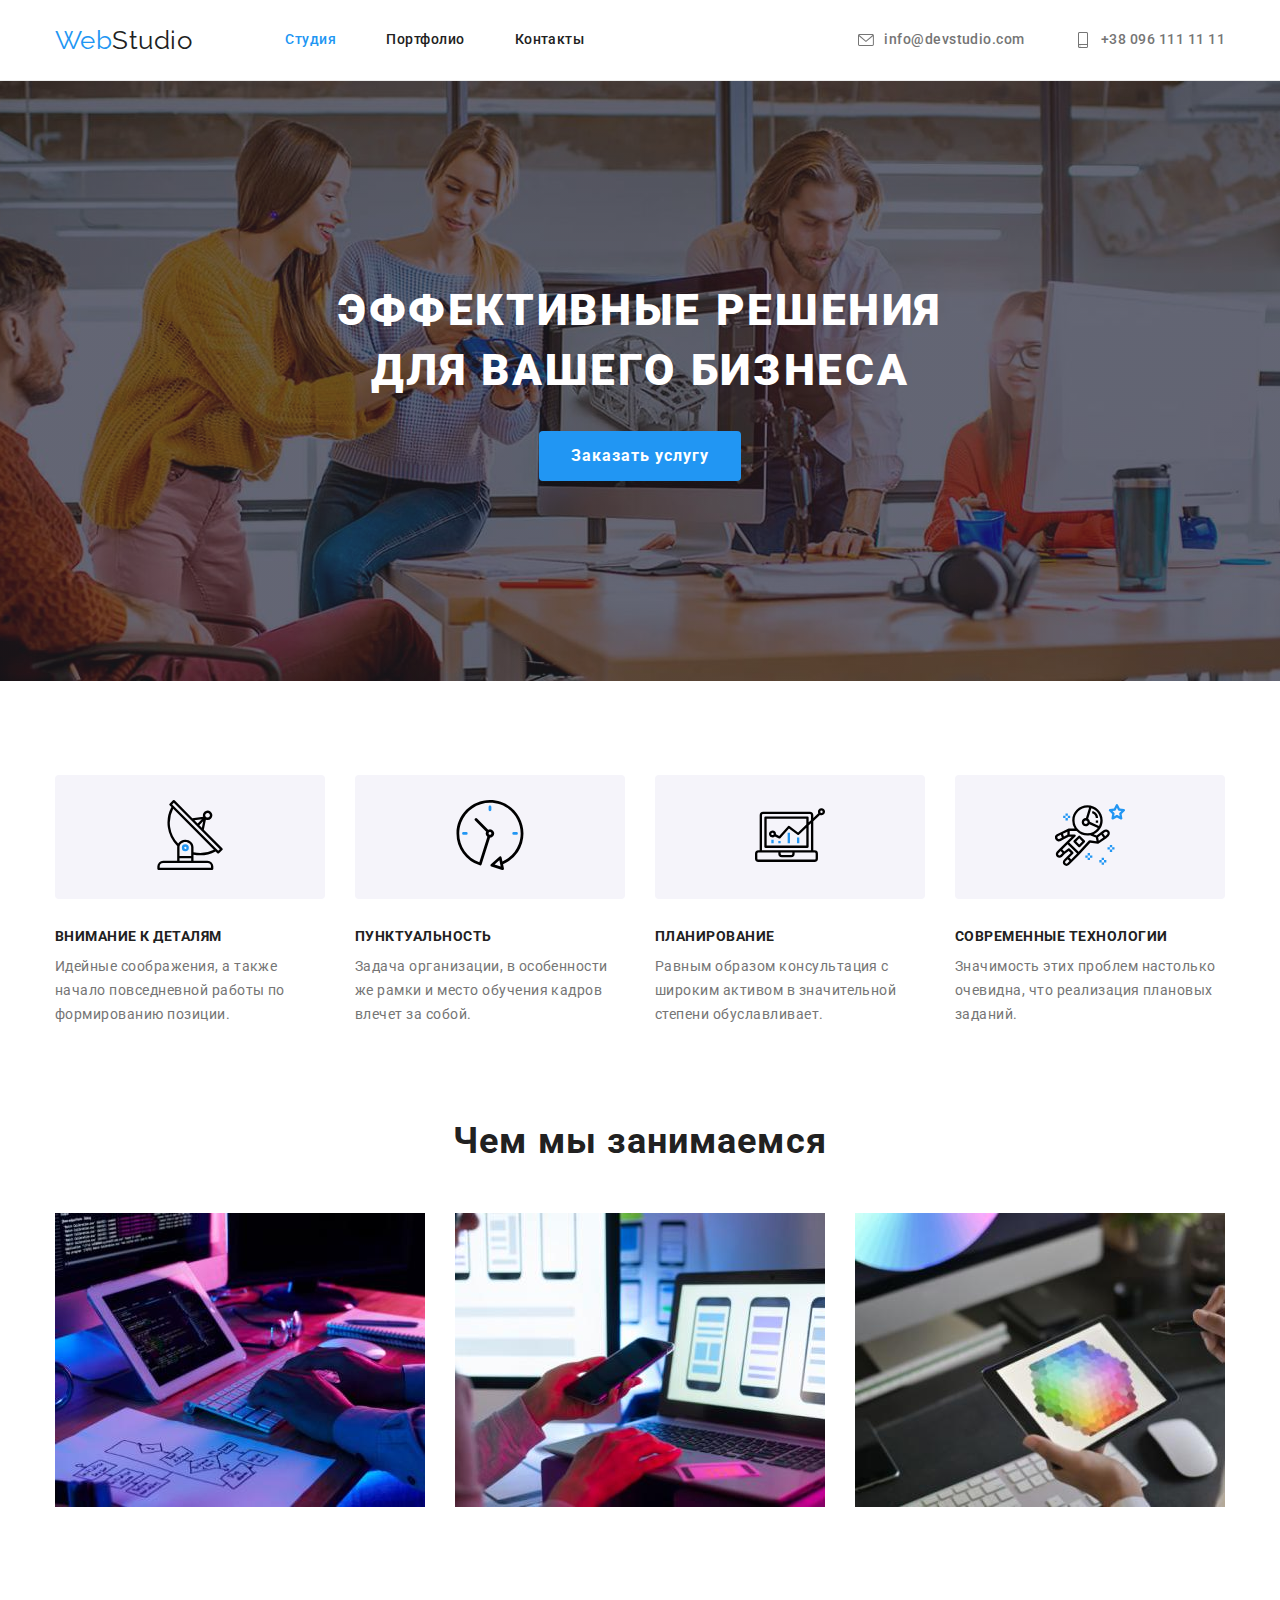
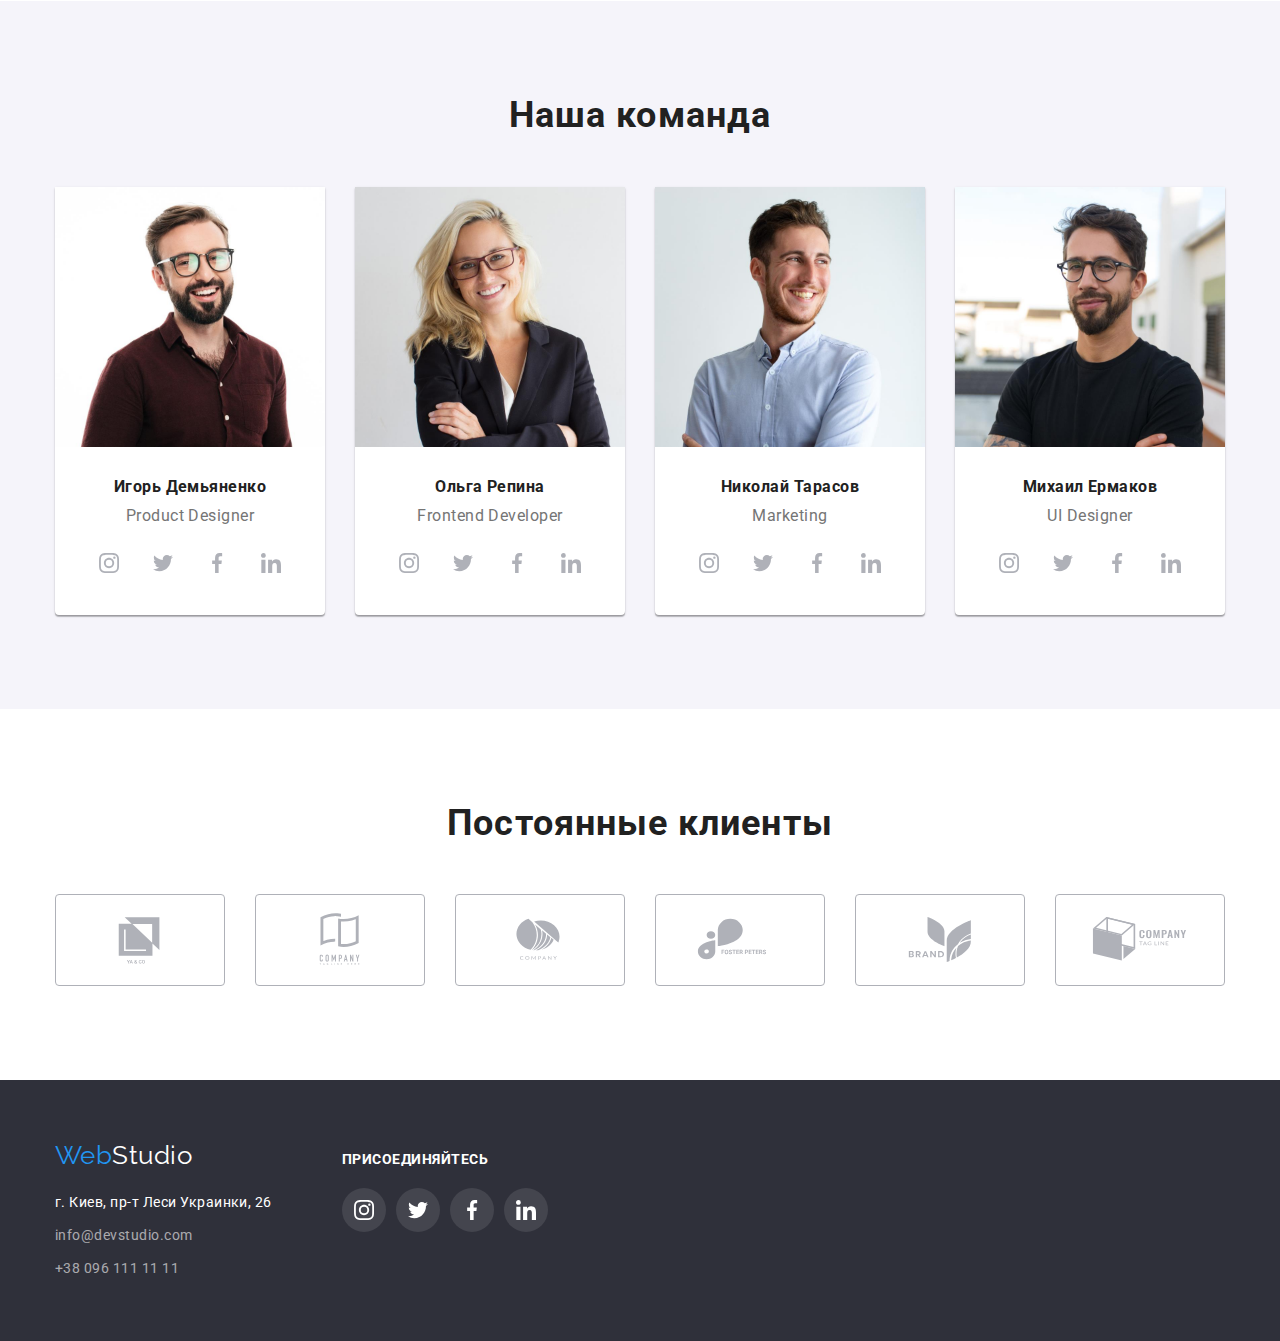
==== index.html @ 70dce645 "Add modal box" ====
<!DOCTYPE html>
<html lang="ru">
  <head>
    <meta charset="UTF-8" />
    <meta http-equiv="X-UA-Compatible" content="IE=edge" />
    <meta name="viewport" content="width=device-width, initial-scale=1.0" />
    <title>Web Studio</title>
    <link href="https://fonts.googleapis.com/css2?family=Raleway:wght@700&family=Roboto:wght@400;500;700;900&display=swap"
      rel="stylesheet">
    <link rel="stylesheet" href="https://cdnjs.cloudflare.com/ajax/libs/modern-normalize/1.1.0/modern-normalize.min.css">
    <link rel="stylesheet" href="./css/style.css">
  </head>

  <body>

    <!-- Header -->
    <header class="header">
      <div class="container main-nav">
        <nav class="nav-menu">
          <a href="./index.html" class="logo" lang="en">Web<span class="logo-header">Studio</span></a>
          <ul class="menu list">
            <li class="item"><a href="./index.html" class="link current">Студия</a></li>
            <li class="item"><a href="./portfolio.html" class="link">Портфолио</a></li>
            <li class="item"><a href="" class="link">Контакты</a></li>
          </ul>
        </nav>

        <ul class="header-contact list">
          <li class="item">
            <a href="mailto:info@devstudio.com" class="link">
              <svg class="contact-icon">
                <use href="./images/icons.svg#envelope"></use>
              </svg>info@devstudio.com
            </a>
          </li>
          <li class="item">
            <a href="tel:+380961111111" class="link">
              <svg class="contact-icon">
                <use href="./images/icons.svg#smartphone"></use>
              </svg>+38 096 111 11 11
            </a>
            </li>
        </ul>
      </div>
    </header>
    
    <!-- Main content -->
    <main>
      
      <!-- Hero -->
      <section class="section hero">
        <div class="container">
          <h1 class="hero-title">Эффективные решения для вашего бизнеса</h1>
          <button type="button" class="button hero-btn" data-modal-open>Заказать услугу</button>

          <!-- Modal Box -->
          <div class="backdrop is-hidden" data-modal>
            <div class="modal-box">
              <button class="modal-btn" data-modal-close>
                <svg class="icon-close">
                  <use href="./images/icons.svg#close"></use>
                </svg>
              </button>
            </div>
          </div>

        </div>
      </section>
      
      <!-- Features -->
      <section class="section">
        <div class="container">
          <h2 class="visually-hidden">Особенности</h2>
          
          <ul class="features-items list">
            <li class="features-item">
              <div class="thumb">
                <svg class="features-icon">
                  <use href="./images/icons.svg#antenna"></use>
                </svg>
              </div>
              <h3 class="item-title">Внимание к деталям</h3>
              <p class="text">Идейные соображения, а также начало повседневной работы по формированию позиции.</p>
            </li>
          
            <li class="features-item">
              <div class="thumb">
                <svg class="features-icon">
                  <use href="./images/icons.svg#clock"></use>
                </svg>
              </div>
              <h3 class="item-title">Пунктуальность</h3>
              <p class="text">Задача организации, в особенности же рамки и место обучения кадров влечет за собой.</p>
            </li>
          
            <li class="features-item">
              <div class="thumb">
                <svg class="features-icon">
                  <use href="./images/icons.svg#diagram"></use>
                </svg>
              </div>
              <h3 class="item-title">Планирование</h3>
              <p class="text">Равным образом консультация с широким активом в значительной степени обуславливает.</p>
            </li>
          
            <li class="features-item">
              <div class="thumb">
                <svg class="features-icon">
                  <use href="./images/icons.svg#astronaut"></use>
                </svg>
              </div>
              <h3 class="item-title">Современные технологии</h3>
              <p class="text">Значимость этих проблем настолько очевидна, что реализация плановых заданий.</p>
            </li>
          </ul>
        </div>
      </section>
      
      <!-- About -->
      <section class="section no-padding">
        <div class="container">
          <h2 class="section-title">Чем мы занимаемся</h2>
          
          <ul class="about list">
            <li class="about-item">
              <img class="about-img" src="./images/box1.jpg" alt="Планирование проекта" width="370">
            </li>
            <li class="about-item">
              <img class="about-img" src="./images/box2.jpg" alt="Подбор дизайна для мобильной версии" width="370">
            </li>
            <li class="about-item">
              <img class="about-img" src="./images/box3.jpg" alt="Подбор цветовой гаммы" width="370">
            </li>
          </ul>
        </div>
      </section>
      
      <!-- Team -->
      <section class="section team">
        <div class="container">
          <h2 class="section-title">Наша команда</h2>
          
          <ul class="team-items list">
            <li class="team-item">
              <img class="team-img" src="./images/igor-demyanenko.jpg" alt="Игорь Демьяненко" width="270">
              <div class="item-desc">
                <h3 class="item-title">Игорь Демьяненко</h3>
                <p lang="en" class="text">Product Designer</p>
                <ul class="team-social list">
                  <li class="social-list">
                    <a class="social-item" href="">
                      <svg class="social-icon">
                        <use href="./images/icons.svg#instagram"></use>
                      </svg>
                    </a>
                  </li>
                  <li class="social-list">
                    <a class="social-item" href="">
                      <svg class="social-icon">
                        <use href="./images/icons.svg#twitter"></use>
                      </svg>
                    </a>
                  </li>
                  <li class="social-list">
                    <a class="social-item" href="">
                      <svg class="social-icon">
                        <use href="./images/icons.svg#facebook"></use>
                      </svg>
                    </a>
                  </li>
                  <li class="social-list">
                    <a class="social-item" href="">
                      <svg class="social-icon">
                        <use href="./images/icons.svg#linkedin"></use>
                      </svg>
                    </a>
                  </li>
                </ul>
              </div>
            </li>
          
            <li class="team-item">
              <img class="team-img" src="./images/olga-repina.jpg" alt="Ольга Репина" width="270">
              <div class="item-desc">
                <h3 class="item-title">Ольга Репина</h3>
                <p lang="en" class="text">Frontend Developer</p>
                <ul class="team-social list">
                  <li class="social-list">
                    <a class="social-item" href="">
                      <svg class="social-icon">
                        <use href="./images/icons.svg#instagram"></use>
                      </svg>
                    </a>
                  </li>
                  <li class="social-list">
                    <a class="social-item" href="">
                      <svg class="social-icon">
                        <use href="./images/icons.svg#twitter"></use>
                      </svg>
                    </a>
                  </li>
                  <li class="social-list">
                    <a class="social-item" href="">
                      <svg class="social-icon">
                        <use href="./images/icons.svg#facebook"></use>
                      </svg>
                    </a>
                  </li>
                  <li class="social-list">
                    <a class="social-item" href="">
                      <svg class="social-icon">
                        <use href="./images/icons.svg#linkedin"></use>
                      </svg>
                    </a>
                  </li>
                </ul>
              </div>
            </li>
          
            <li class="team-item">
              <img class="team-img" src="./images/nikolay-tarasov.jpg" alt="Николай Тарасов" width="270">
              <div class="item-desc">
                <h3 class="item-title">Николай Тарасов</h3>
                <p lang="en" class="text">Marketing</p>
                <ul class="team-social list">
                  <li class="social-list">
                    <a class="social-item" href="">
                      <svg class="social-icon">
                        <use href="./images/icons.svg#instagram"></use>
                      </svg>
                    </a>
                  </li>
                  <li class="social-list">
                    <a class="social-item" href="">
                      <svg class="social-icon">
                        <use href="./images/icons.svg#twitter"></use>
                      </svg>
                    </a>
                  </li>
                  <li class="social-list">
                    <a class="social-item" href="">
                      <svg class="social-icon">
                        <use href="./images/icons.svg#facebook"></use>
                      </svg>
                    </a>
                  </li>
                  <li class="social-list">
                    <a class="social-item" href="">
                      <svg class="social-icon">
                        <use href="./images/icons.svg#linkedin"></use>
                      </svg>
                    </a>
                  </li>
                </ul>
              </div>
            </li>
          
            <li class="team-item">
              <img class="team-img" src="./images/mikhail-ermakov.jpg" alt="Михаил Ермаков" width="270">
              <div class="item-desc">
                <h3 class="item-title">Михаил Ермаков</h3>
                <p lang="en" class="text">UI Designer</p>
                <ul class="team-social list">
                  <li class="social-list">
                    <a class="social-item" href="">
                      <svg class="social-icon">
                        <use href="./images/icons.svg#instagram"></use>
                      </svg>
                    </a>
                  </li>
                  <li class="social-list">
                    <a class="social-item" href="">
                      <svg class="social-icon">
                        <use href="./images/icons.svg#twitter"></use>
                      </svg>
                    </a>
                  </li>
                  <li class="social-list">
                    <a class="social-item" href="">
                      <svg class="social-icon">
                        <use href="./images/icons.svg#facebook"></use>
                      </svg>
                    </a>
                  </li>
                  <li class="social-list">
                    <a class="social-item" href="">
                      <svg class="social-icon">
                        <use href="./images/icons.svg#linkedin"></use>
                      </svg>
                    </a>
                  </li>
                </ul>
              </div>
            </li>
          </ul>
        </div>
      </section>

      <!-- Clients -->
      <section class="section">
        <div class="container">
          <h2 class="section-title">Постоянные клиенты</h2>
      
          <ul class="clients list">
            <li class="client-list">
              <a class="client-item link" href="">
                <svg class="client-icon">
                  <use href="./images/icons.svg#client-1"></use>
                </svg>
              </a>
            </li>
            <li class="client-list">
              <a class="client-item link" href="">
                <svg class="client-icon">
                  <use href="./images/icons.svg#client-2"></use>
                </svg>
              </a>
            </li>
            <li class="client-list">
              <a class="client-item link" href="">
                <svg class="client-icon">
                  <use href="./images/icons.svg#client-3"></use>
                </svg>
              </a>
            </li>
            <li class="client-list">
              <a class="client-item link" href="">
                <svg class="client-icon">
                  <use href="./images/icons.svg#client-4"></use>
                </svg>
              </a>
            </li>
            <li class="client-list">
              <a class="client-item link" href="">
                <svg class="client-icon">
                  <use href="./images/icons.svg#client-5"></use>
                </svg>
              </a>
            </li>
            <li class="client-list">
              <a class="client-item link" href="">
                <svg class="client-icon">
                  <use href="./images/icons.svg#client-6"></use>
                </svg>
              </a>
            </li>
          </ul>
        </div>
      </section>

    </main>
   
    <!-- Footer -->
    <footer class="footer">
      <div class="container">
        
        <div class="footer-contact">

          <!-- Footer Logo -->
          <a class="logo link" href="./index.html" lang="en">Web<span class="logo-footer">Studio</span></a>
          
          <!-- Address and contacts -->
          <address>
            <ul class="main-contact list">
              <li class="contact-item"><a class="address" href="https://goo.gl/maps/BrZeRLE5wpfTbAKm7" rel="nofollow noopener noreferrer">г. Киев, пр-т
                  Леси Украинки, 26</a></li>
              <li class="contact-item"><a href="mailto:info@devstudio.com" class="link">info@devstudio.com</a></li>
              <li class="contact-item"><a href="tel:+380961111111" class="link">+38 096 111 11 11</a></li>
            </ul>
          </address>
        </div>

        <div class="footer-social">
          <p class="text">присоединяйтесь</p>
          <ul class="footer-icons list">
              <li class="social-list">
                <a class="social-item" href="">
                  <svg class="social-icon">
                    <use href="./images/icons.svg#instagram"></use>
                  </svg>
                </a>
              </li>
              <li class="social-list">
                <a class="social-item" href="">
                  <svg class="social-icon">
                    <use href="./images/icons.svg#twitter"></use>
                  </svg>
                </a>
              </li>
              <li class="social-list">
                <a class="social-item" href="">
                  <svg class="social-icon">
                    <use href="./images/icons.svg#facebook"></use>
                  </svg>
                </a>
              </li>
              <li class="social-list">
                <a class="social-item" href="">
                  <svg class="social-icon">
                    <use href="./images/icons.svg#linkedin"></use>
                  </svg>
                </a>
              </li>
          </ul>
        </div>
      </div>
    </footer>

    <script src="./js/modal.js"></script>
  </body>
</html>
---- css/style.css ----
/* основной цвет текста #212121 */
/* вторичный цвет текста #757575 */
/* основной цвет фона, заголовка и текста кнопок #ffffff */
/* вторичный цвет фона #f5f4fa */
/* цвет фона футера #2f303a */
/* цвет акцента #2196f3 */
/* цвет ховер главной кнопки #188ce8 */
/* цвет текста в футере rgba(255, 255, 255, 0.6) */
/* цвет фона иконок в футере rgba(255, 255, 255, 0.1); */
/* цвет фона карточек #EEEEEE */

:root {
  --secondary-bg-color: #f5f4fa;
  --footer-bg-color: #2f303a;
  --main-text-color: #212121;
  --secondary-text-color: #757575;
  --accent-color: #2196f3;
  --hover-main-btn-color: #188ce8;
  --accent-text-and-bg-color: #ffffff;
  --footer-text-color: rgba(255, 255, 255, 0.6);
  --bg-color-card: #eeeeee;
  --main-icons-color: #afb1b8;
  --bg-icons-color: rgba(255, 255, 255, 0.1);
}

/* Убираем внешние отступы */
h1,
h2,
h3,
p,
ul {
  margin: 0;
}

body {
  font-family: Roboto, sans-serif;
  letter-spacing: 0.03em;

  background-color: var(--accent-text-and-bg-color);
  color: var(--main-text-color);
}

button {
  font-family: inherit;
  font-size: inherit;
  text-align: center;
  cursor: pointer;
}

.container {
  margin: 0 auto;
  padding-left: 15px;
  padding-right: 15px;
  width: 1200px;
}

/* Убираем внутренние отступы и стандартную стилизацию для списков */
.list {
  padding: 0;
  list-style: none;
}

.text {
  color: var(--secondary-text-color);
}

.section {
  padding: 94px 0;
}

.section.no-padding {
  padding-top: 0;
}

.section-title {
  margin-bottom: 50px;
  font-weight: 700;
  font-size: 36px;
  line-height: 1.16;
  text-align: center;
  letter-spacing: 0.03em;
}

.visually-hidden {
  position: absolute;
  width: 1px;
  height: 1px;
  margin: -1px;
  border: 0;
  padding: 0;
  white-space: nowrap;
  clip-path: inset(100%);
  clip: rect(0 0 0 0);
  overflow: hidden;
}

.item-title {
  margin-bottom: 10px;
}

.button {
  min-width: 200px;
  font-weight: 700;
  line-height: 1.87;
  letter-spacing: 0.06em;

  background-color: var(--accent-color);
  color: var(--accent-text-and-bg-color);
}

.button:hover,
.button:focus {
  background-color: var(--hover-main-btn-color);
}

.social-icon {
  width: 20px;
  height: 20px;
  fill: currentColor;
}

/* ---------- HEADER ---------- */

.header {
  border-bottom: 1px solid #ececec;
}

/* ---------- LOGO ---------- */

.logo {
  font-family: Raleway, sans-serif;
  font-size: 26px;
  line-height: 1.19;
  text-decoration: none;

  color: var(--accent-color);
}

.header .logo {
  padding: 24px 0;
}

.logo .logo-header {
  color: var(--main-text-color);
}

.logo-header:hover,
.logo-header:focus,
.logo-footer:hover,
.logo-footer:focus {
  color: var(--accent-color);
}

/* ---------- MENU ---------- */

.main-nav,
.nav-menu {
  display: flex;
  align-items: center;
}

.menu {
  display: flex;
  margin-left: 93px;
}

.menu .item:not(:last-child) {
  margin-right: 50px;
}

.menu .link,
.header-contact .link {
  display: block;
  padding: 32px 0;
}

.menu .link {
  font-weight: 500;
  font-size: 14px;
  line-height: 1.14;
  text-decoration: none;
  color: var(--main-text-color);
}

.header-contact {
  display: flex;
  margin-left: auto;
}

.header-contact .item:not(:last-child) {
  margin-right: 50px;
}

.header-contact .link {
  display: flex;
  align-items: center;

  font-weight: 500;
  font-size: 14px;
  line-height: 1.14;
  text-decoration: none;

  color: var(--secondary-text-color);
}

.contact-icon {
  margin-right: 10px;
  width: 16px;
  height: 16px;
  fill: currentColor;
}

.link.current,
.nav-menu .link:hover,
.nav-menu .link:focus,
.header-contact .link:hover,
.header-contact .link:focus,
.footer-contact .link:hover,
.footer-contact .link:focus {
  color: var(--accent-color);
}

/* ---------- FOOTER ---------- */

.footer {
  padding: 60px 0;
  background-color: var(--footer-bg-color);
}

.footer .container {
  display: flex;
  align-items: baseline;
}

.footer-contact {
  margin-right: 70px;
}

.footer-contact .logo {
  display: block;
  margin-bottom: 20px;
}

.logo-footer {
  color: var(--accent-text-and-bg-color);
}

.main-contact {
  font-size: 14px;
  line-height: 1.71;
  font-style: normal;
}

.contact-item:not(:last-child) {
  margin-bottom: 9px;
}

.address {
  color: var(--accent-text-and-bg-color);
  text-decoration: none;
}

.main-contact .link {
  color: var(--footer-text-color);
  text-decoration: none;
}

.footer-icons {
  display: flex;
}

.social-list:not(:last-child) {
  margin-right: 10px;
}

.social-item {
  display: flex;
  justify-content: center;
  align-items: center;
  width: 44px;
  height: 44px;
  color: var(--main-icons-color);
  border-radius: 50%;
}

.footer-icons .social-item {
  background-color: var(--bg-icons-color);
}

.footer-icons .social-icon {
  color: var(--accent-text-and-bg-color);
}

.footer-icons .social-item:hover,
.footer-icons .social-item:focus,
.team-social .social-item:hover,
.team-social .social-item:focus {
  color: var(--accent-text-and-bg-color);
  background-color: var(--accent-color);
}

.footer-social > .text {
  margin-bottom: 20px;
  color: var(--accent-text-and-bg-color);

  font-weight: 700;
  font-size: 14px;
  line-height: 1.14;
  text-transform: uppercase;
}

/* ---------- HERO ---------- */

.hero {
  max-width: 1600px;
  min-height: 600px;
  margin-right: auto;
  margin-left: auto;
  padding: 200px 0;

  background-color: var(--footer-bg-color);
  background-image: linear-gradient(
      to right,
      rgba(47, 48, 58, 0.4),
      rgba(47, 48, 58, 0.4)
    ),
    url(../images/main-bg.jpg);
  background-repeat: no-repeat;
  background-position: center;
  background-size: cover;
}

.hero .container {
  width: 696px;
  text-align: center;
}

.hero-title {
  margin-bottom: 30px;
  font-weight: 900;
  font-size: 44px;
  line-height: 1.36;
  letter-spacing: 0.06em;
  text-transform: uppercase;

  color: var(--accent-text-and-bg-color);
}

.hero-btn {
  padding: 10px 32px;
}

.hero-btn,
.filter-btn {
  border: 0;
  border-radius: 4px;
}

/* ---------- MODAL BOX ---------- */

.backdrop {
  position: fixed;
  top: 0;
  left: 0;
  width: 100%;
  height: 100%;

  background: rgba(0, 0, 0, 0.2);
}

.backdrop.is-hidden {
  visibility: hidden;
  opacity: 0;
  pointer-events: none;
}

.modal-box {
  position: relative;
  width: 528px;
  height: 581px;
  left: 536px;
  top: 221px;

  background-color: var(--accent-text-and-bg-color);
  box-shadow: 0px 1px 3px rgba(0, 0, 0, 0.12), 0px 1px 1px rgba(0, 0, 0, 0.14),
    0px 2px 1px rgba(0, 0, 0, 0.2);
  border-radius: 4px;
}

.modal-btn {
  display: flex;
  align-items: center;
  position: absolute;
  top: 8px;
  right: 8px;
  width: 30px;
  height: 30px;

  background-color: var(--accent-text-and-bg-color);
  border: 1px solid rgba(0, 0, 0, 0.1);
  border-radius: 50%;
}

.modal-btn:hover,
.modal-btn:focus {
  color: var(--accent-text-and-bg-color);
  background-color: var(--accent-color);
}

.icon-close {
  width: 18px;
  height: 18px;
  fill: currentColor;
}

/* ---------- FEATURES ---------- */

.features-items {
  display: flex;
  flex-wrap: wrap;
}

.features-item {
  display: block;
  width: 270px;
}

.features-item:not(:nth-child(4n)) {
  margin-right: 30px;
}

.features-item .thumb {
  margin-bottom: 30px;
  padding: 25px 100px;
  background-color: var(--secondary-bg-color);
  border-radius: 4px;
}

.features-icon {
  width: 70px;
  height: 70px;
}

.features-item .item-title {
  font-weight: 700;
  font-size: 14px;
  line-height: 1.14;
  text-transform: uppercase;
}

.features-item .text {
  font-size: 14px;
  line-height: 1.71;
}

/* ---------- ABOUT ---------- */

.about {
  display: flex;
}

.about-item:not(:nth-child(3n)) {
  margin-right: 30px;
}

.about-img,
.team-img {
  display: block;
}

/* ---------- TEAM ---------- */

.team {
  background-color: var(--secondary-bg-color);
}

.team-items {
  display: flex;
}

.team-item {
  width: 270px;
  margin-right: 30px;

  background-color: var(--accent-text-and-bg-color);
  box-shadow: 0px 1px 3px rgba(0, 0, 0, 0.12), 0px 1px 1px rgba(0, 0, 0, 0.14),
    0px 2px 1px rgba(0, 0, 0, 0.2);
  border-radius: 0px 0px 4px 4px;
}

.team-item:nth-child(4n) {
  margin-right: 0;
}

.item-desc {
  padding: 30px 32px;
}

.team .item-title,
.team-item .text {
  font-size: 16px;
  line-height: 1.19;
  text-align: center;
}

.team-item-title {
  font-weight: 500;
}

.team-item .text {
  margin-bottom: 16px;
}

.team-social {
  display: flex;
  justify-content: center;
}

/* ---------- CLIENTS ---------- */

.clients {
  display: flex;
}

.client-list:not(:last-child) {
  margin-right: 30px;
}

.client-item {
  display: flex;
  justify-content: center;
  align-items: center;
  width: 170px;
  height: 92px;
  color: var(--main-icons-color);
  border: 1px solid var(--main-icons-color);
  border-radius: 4px;
}

.client-icon {
  width: 106px;
  height: 60px;
  fill: currentColor;
}

.client-item:hover,
.client-item:focus {
  color: var(--accent-color);
  border-color: var(--accent-color);
}

/* ---------- FILTER ---------- */

.filter-list {
  display: flex;
  justify-content: center;
  margin-bottom: 50px;
}

.filter-list .item:not(:last-child) {
  margin-right: 8px;
}

.filter-list .link {
  display: block;
}

.filter-btn {
  padding: 6px 22px;
  font-weight: 500;
  line-height: 1.62;

  background-color: var(--secondary-bg-color);
}

.filter-btn:hover,
.filter-btn:focus,
.filter-btn.current {
  background-color: var(--accent-color);
  color: var(--accent-text-and-bg-color);
  filter: drop-shadow(0px 4px 4px rgba(0, 0, 0, 0.25));
}

/* ---------- EXAMPLES ---------- */

.portfolio {
  display: flex;
  flex-wrap: wrap;
}

.portfolio-item {
  margin-bottom: 30px;
  margin-right: 30px;
}

.portfolio-item:nth-child(3n) {
  margin-right: 0;
}

.portfolio-item:nth-last-of-type(-n + 3) {
  margin-bottom: 0;
}

/* ---------- Alternative ---------- */
/* .portfolio-item:not(:nth-child(3n)) {
  margin-right: 30px;
}

.portfolio-item:not(:nth-last-of-type(-n + 3)) {
  margin-bottom: 30px;
} */
/* ---------- End Alternative ---------- */

.portfolio .link {
  display: block;
  color: var(--main-text-color);
  text-decoration: none;
}

.portfolio .link:hover,
.portfolio .link:focus {
  box-shadow: 0px 1px 1px rgba(0, 0, 0, 0.12), 0px 4px 4px rgba(0, 0, 0, 0.06),
    1px 4px 6px rgba(0, 0, 0, 0.16);
}

.portfolio .item-img {
  display: block;
  max-width: 100%;
  height: auto;
}

.portfolio-title {
  font-size: 18px;
  line-height: 2;
  letter-spacing: 0.06em;
}

.portfolio .text {
  font-size: 16px;
  line-height: 1.87;
}

.portfolio-desc {
  padding: 20px 24px;
  border: 1px solid var(--bg-color-card);
  border-top: 0;
}
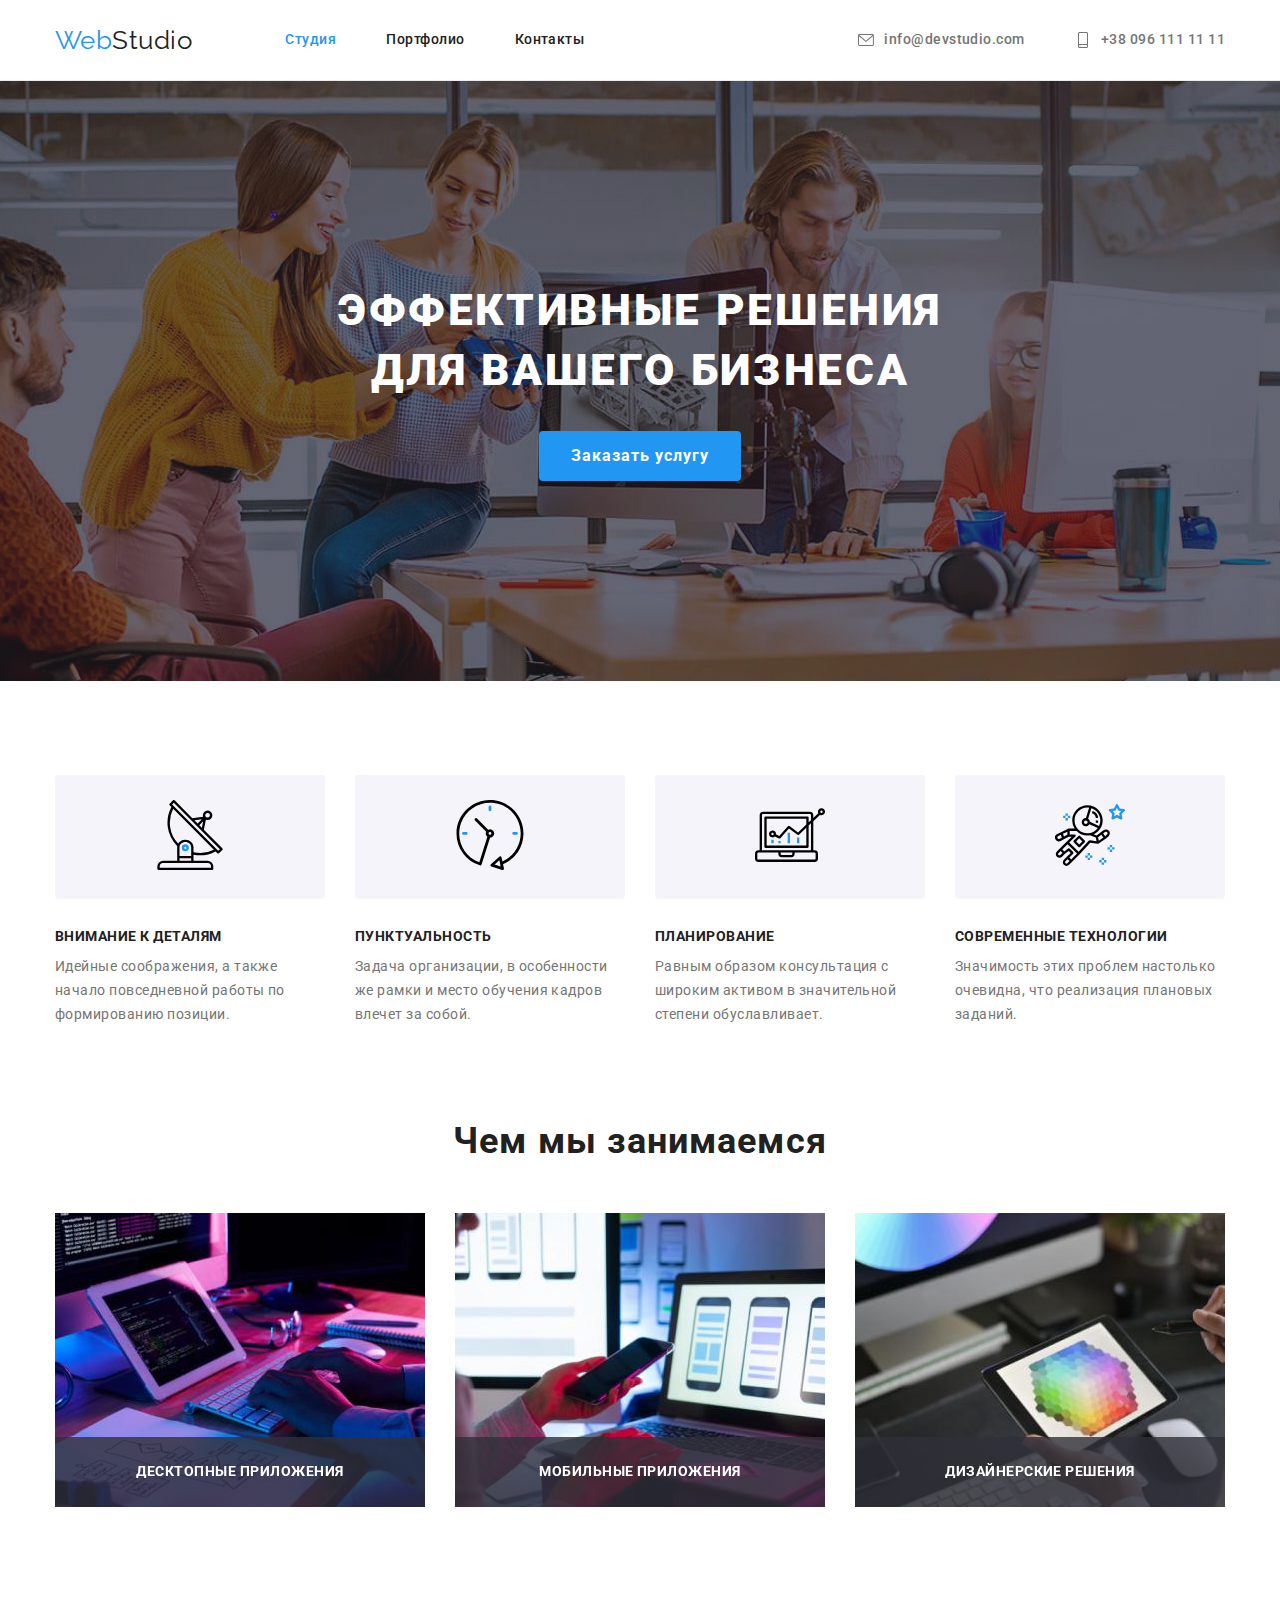
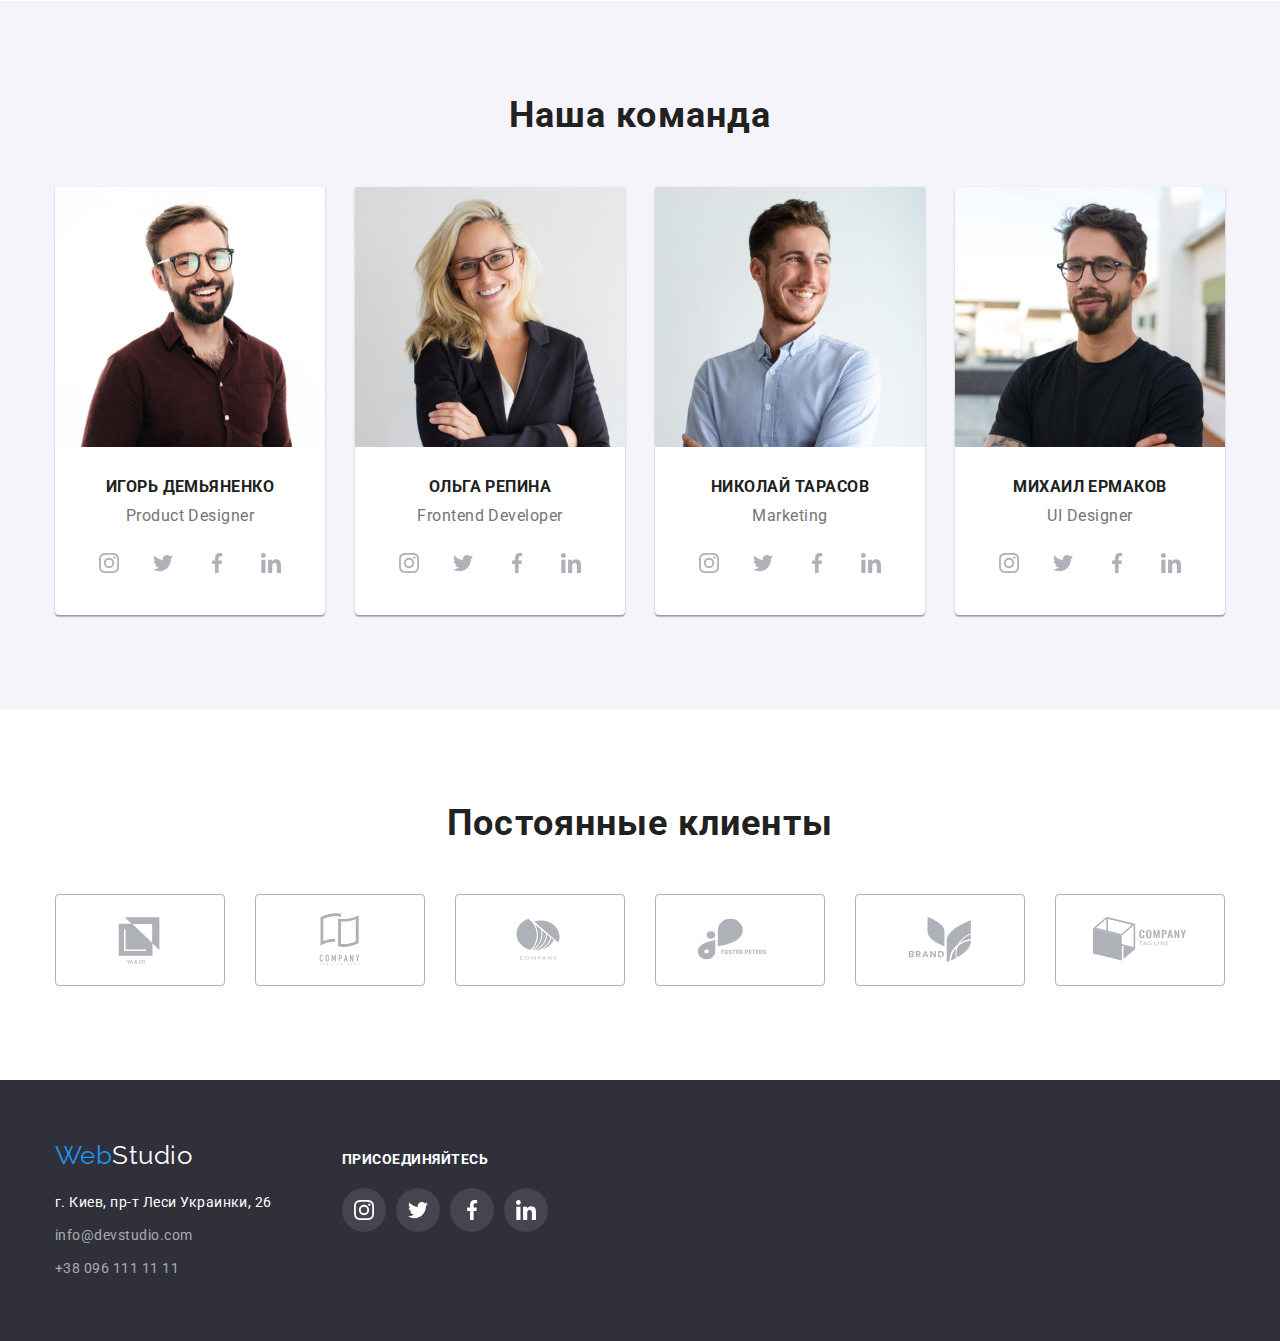
==== commit 84774976: "Add titles to About section and fixed header on homepage" ====
--- a/index.html
+++ b/index.html
@@ -14,7 +14,7 @@
   <body>
 
     <!-- Header -->
-    <header class="header">
+    <header class="header header-fixed">
       <div class="container main-nav">
         <nav class="nav-menu">
           <a href="./index.html" class="logo" lang="en">Web<span class="logo-header">Studio</span></a>
@@ -124,12 +124,15 @@
           <ul class="about list">
             <li class="about-item">
               <img class="about-img" src="./images/box1.jpg" alt="Планирование проекта" width="370">
+              <h3 class="item-title">Десктопные приложения</h3>
             </li>
             <li class="about-item">
               <img class="about-img" src="./images/box2.jpg" alt="Подбор дизайна для мобильной версии" width="370">
+              <h3 class="item-title">Мобильные приложения</h3>
             </li>
             <li class="about-item">
               <img class="about-img" src="./images/box3.jpg" alt="Подбор цветовой гаммы" width="370">
+              <h3 class="item-title">Дизайнерские решения</h3>
             </li>
           </ul>
         </div>
@@ -407,5 +410,12 @@
     </footer>
 
     <script src="./js/modal.js"></script>
+    <script>
+      const { height: pageHeaderHeight } = document
+        .querySelector(".header-fixed")
+        .getBoundingClientRect();
+
+      document.body.style.paddingTop = `${pageHeaderHeight}px`;
+    </script>
   </body>
 </html>--- a/css/style.css
+++ b/css/style.css
@@ -125,6 +125,16 @@
   border-bottom: 1px solid #ececec;
 }
 
+.header-fixed {
+  position: fixed;
+  width: 100%;
+  top: 0;
+  left: 0;
+
+  min-height: 80px;
+  background-color: var(--accent-text-and-bg-color);
+}
+
 /* ---------- LOGO ---------- */
 
 .logo {
@@ -369,17 +379,19 @@
 }
 
 .backdrop.is-hidden {
-  visibility: hidden;
   opacity: 0;
   pointer-events: none;
 }
 
 .modal-box {
   position: relative;
+  left: 50%;
+  top: 50%;
+  transform: translate(-50%, -50%);
+
   width: 528px;
   height: 581px;
-  left: 536px;
-  top: 221px;
+  padding: 40px;
 
   background-color: var(--accent-text-and-bg-color);
   box-shadow: 0px 1px 3px rgba(0, 0, 0, 0.12), 0px 1px 1px rgba(0, 0, 0, 0.14),
@@ -441,7 +453,7 @@
   height: 70px;
 }
 
-.features-item .item-title {
+.item-title {
   font-weight: 700;
   font-size: 14px;
   line-height: 1.14;
@@ -459,6 +471,10 @@
   display: flex;
 }
 
+.about-item {
+  position: relative;
+}
+
 .about-item:not(:nth-child(3n)) {
   margin-right: 30px;
 }
@@ -466,6 +482,21 @@
 .about-img,
 .team-img {
   display: block;
+}
+
+.about-item .item-title {
+  margin-bottom: 0;
+  padding: 27px;
+  position: absolute;
+  bottom: 0;
+  right: 0;
+  text-align: center;
+  width: 100%;
+  height: 70px;
+
+  text-transform: uppercase;
+  color: var(--accent-text-and-bg-color);
+  background: rgba(47, 48, 58, 0.8);
 }
 
 /* ---------- TEAM ---------- */
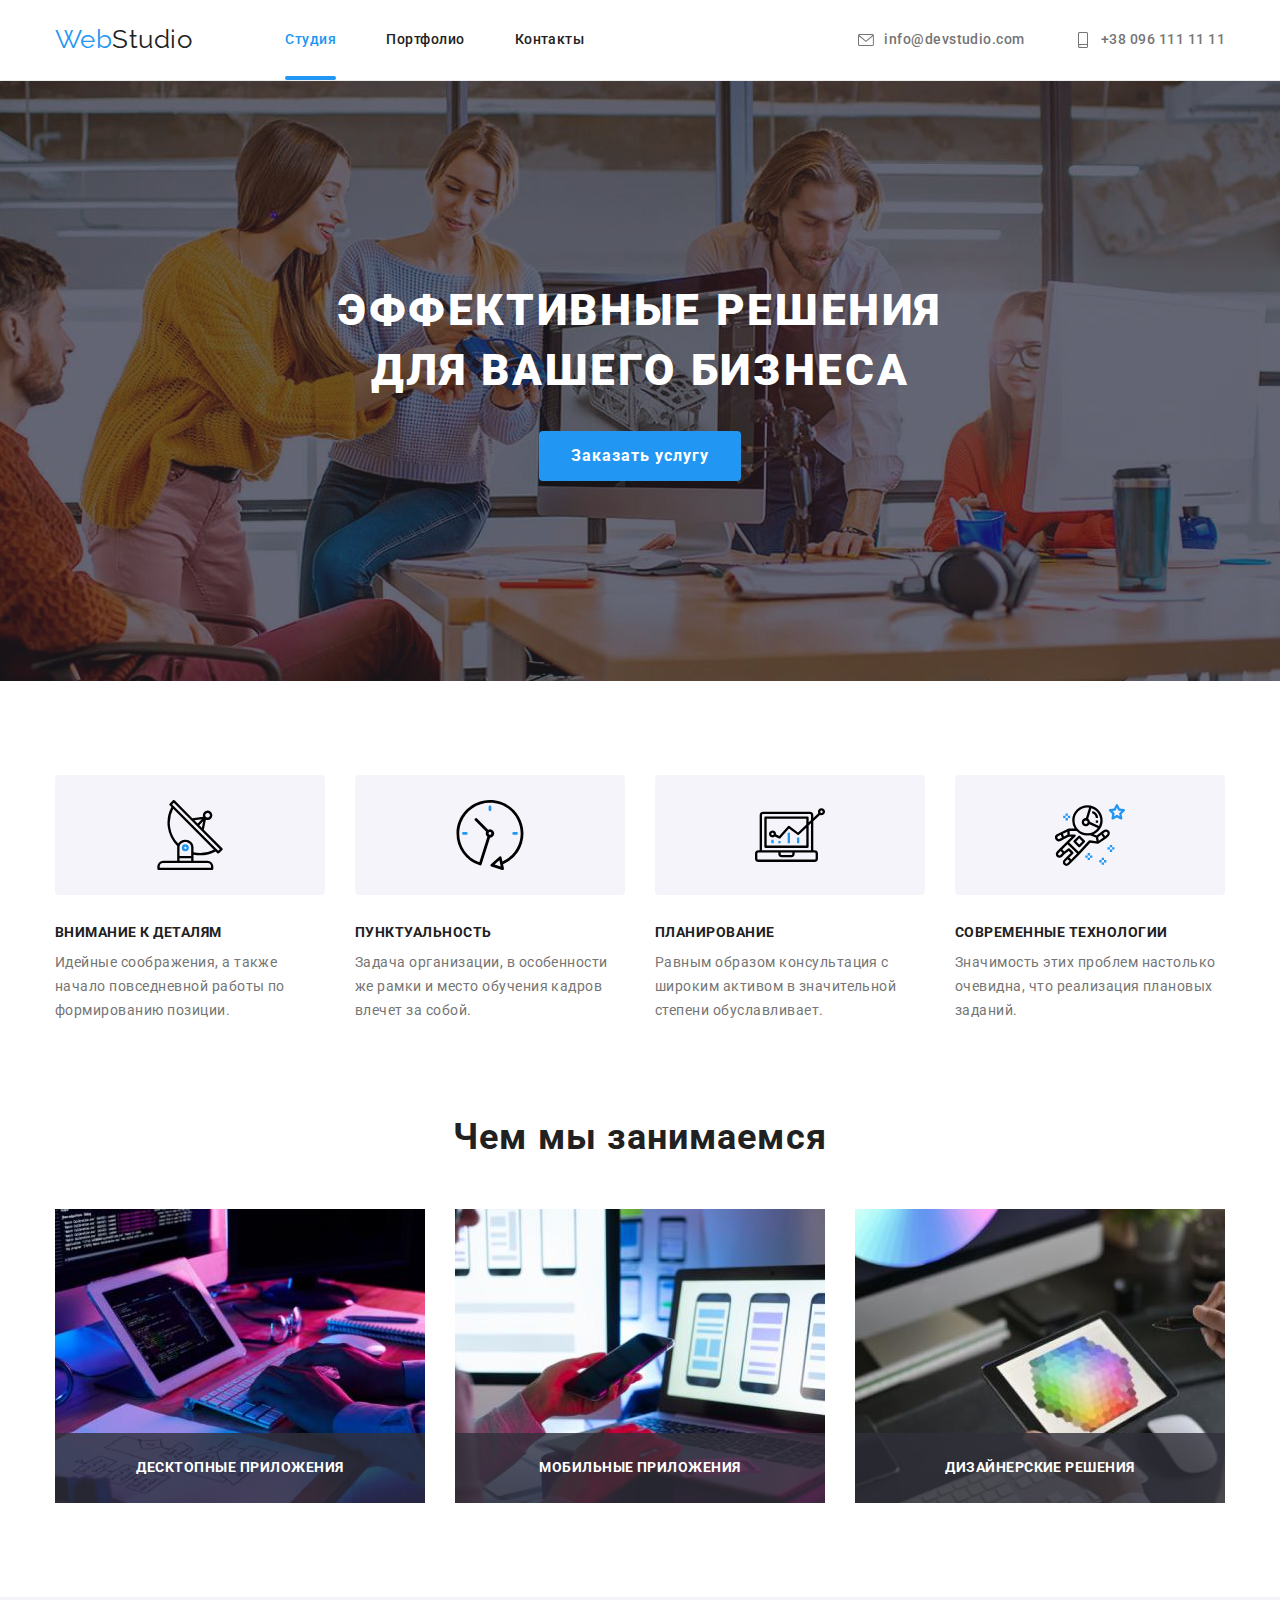
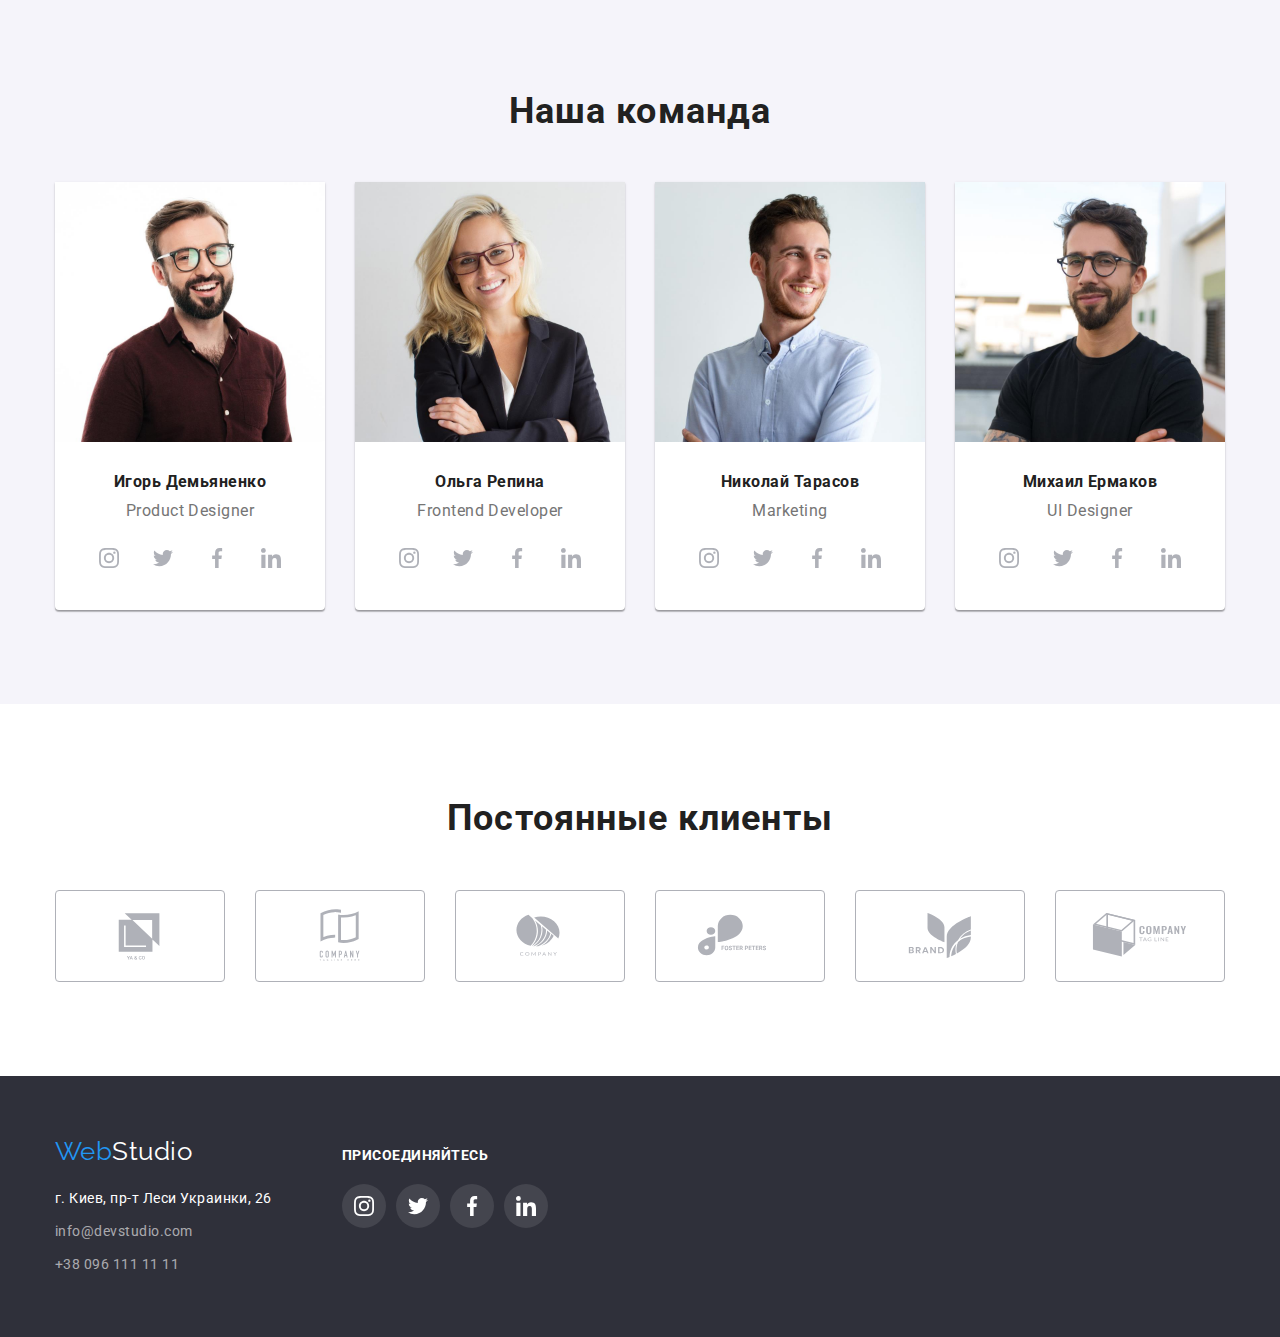
==== commit ef4c22d0: "Add overlay" ====
--- a/index.html
+++ b/index.html
@@ -72,9 +72,9 @@
         <div class="container">
           <h2 class="visually-hidden">Особенности</h2>
           
-          <ul class="features-items list">
+          <ul class="features-list list">
             <li class="features-item">
-              <div class="thumb">
+              <div class="features-thumb">
                 <svg class="features-icon">
                   <use href="./images/icons.svg#antenna"></use>
                 </svg>
@@ -84,7 +84,7 @@
             </li>
           
             <li class="features-item">
-              <div class="thumb">
+              <div class="features-thumb">
                 <svg class="features-icon">
                   <use href="./images/icons.svg#clock"></use>
                 </svg>
@@ -94,7 +94,7 @@
             </li>
           
             <li class="features-item">
-              <div class="thumb">
+              <div class="features-thumb">
                 <svg class="features-icon">
                   <use href="./images/icons.svg#diagram"></use>
                 </svg>
@@ -104,7 +104,7 @@
             </li>
           
             <li class="features-item">
-              <div class="thumb">
+              <div class="features-thumb">
                 <svg class="features-icon">
                   <use href="./images/icons.svg#astronaut"></use>
                 </svg>
@@ -143,9 +143,9 @@
         <div class="container">
           <h2 class="section-title">Наша команда</h2>
           
-          <ul class="team-items list">
+          <ul class="team-list list">
             <li class="team-item">
-              <img class="team-img" src="./images/igor-demyanenko.jpg" alt="Игорь Демьяненко" width="270">
+              <img class="team-img" src="./images/igor-demyanenko.jpg" alt="Игорь Демьяненко">
               <div class="item-desc">
                 <h3 class="item-title">Игорь Демьяненко</h3>
                 <p lang="en" class="text">Product Designer</p>
@@ -183,7 +183,7 @@
             </li>
           
             <li class="team-item">
-              <img class="team-img" src="./images/olga-repina.jpg" alt="Ольга Репина" width="270">
+              <img class="team-img" src="./images/olga-repina.jpg" alt="Ольга Репина">
               <div class="item-desc">
                 <h3 class="item-title">Ольга Репина</h3>
                 <p lang="en" class="text">Frontend Developer</p>
@@ -221,7 +221,7 @@
             </li>
           
             <li class="team-item">
-              <img class="team-img" src="./images/nikolay-tarasov.jpg" alt="Николай Тарасов" width="270">
+              <img class="team-img" src="./images/nikolay-tarasov.jpg" alt="Николай Тарасов">
               <div class="item-desc">
                 <h3 class="item-title">Николай Тарасов</h3>
                 <p lang="en" class="text">Marketing</p>
@@ -259,7 +259,7 @@
             </li>
           
             <li class="team-item">
-              <img class="team-img" src="./images/mikhail-ermakov.jpg" alt="Михаил Ермаков" width="270">
+              <img class="team-img" src="./images/mikhail-ermakov.jpg" alt="Михаил Ермаков">
               <div class="item-desc">
                 <h3 class="item-title">Михаил Ермаков</h3>
                 <p lang="en" class="text">UI Designer</p>
--- a/css/style.css
+++ b/css/style.css
@@ -8,8 +8,12 @@
 /* цвет текста в футере rgba(255, 255, 255, 0.6) */
 /* цвет фона иконок в футере rgba(255, 255, 255, 0.1); */
 /* цвет фона карточек #EEEEEE */
+/* цвет оверлея для карточек в портфолио rgba(33, 150, 243, 0.9); */
 
 :root {
+  --main-font: Roboto, sans-serif;
+  --logo-font: Raleway, sans-serif;
+
   --secondary-bg-color: #f5f4fa;
   --footer-bg-color: #2f303a;
   --main-text-color: #212121;
@@ -21,19 +25,26 @@
   --bg-color-card: #eeeeee;
   --main-icons-color: #afb1b8;
   --bg-icons-color: rgba(255, 255, 255, 0.1);
+  --overlay-card-color: rgba(33, 150, 243, 0.9);
+
+  --duration: 250ms;
+  --timing-function: cubic-bezier(0.4, 0, 0.2, 1);
 }
 
 /* Убираем внешние отступы */
 h1,
 h2,
 h3,
+h4,
+h5,
+h6,
 p,
 ul {
   margin: 0;
 }
 
 body {
-  font-family: Roboto, sans-serif;
+  font-family: var(--main-font);
   letter-spacing: 0.03em;
 
   background-color: var(--accent-text-and-bg-color);
@@ -45,6 +56,12 @@
   font-size: inherit;
   text-align: center;
   cursor: pointer;
+}
+
+img {
+  display: block;
+  max-width: 100%;
+  height: auto;
 }
 
 .container {
@@ -96,6 +113,9 @@
 
 .item-title {
   margin-bottom: 10px;
+  font-weight: 700;
+  font-size: 14px;
+  line-height: 1.14;
 }
 
 .button {
@@ -127,9 +147,10 @@
 
 .header-fixed {
   position: fixed;
-  width: 100%;
   top: 0;
   left: 0;
+  z-index: 2;
+  width: 100%;
 
   min-height: 80px;
   background-color: var(--accent-text-and-bg-color);
@@ -138,7 +159,7 @@
 /* ---------- LOGO ---------- */
 
 .logo {
-  font-family: Raleway, sans-serif;
+  font-family: var(--logo-font);
   font-size: 26px;
   line-height: 1.19;
   text-decoration: none;
@@ -166,7 +187,6 @@
 .main-nav,
 .nav-menu {
   display: flex;
-  align-items: center;
 }
 
 .menu {
@@ -185,6 +205,7 @@
 }
 
 .menu .link {
+  position: relative;
   font-weight: 500;
   font-size: 14px;
   line-height: 1.14;
@@ -230,6 +251,18 @@
   color: var(--accent-color);
 }
 
+.current::after {
+  content: "";
+  position: absolute;
+  bottom: 0;
+  right: 0;
+  width: 100%;
+  height: 4px;
+  background: var(--accent-color);
+
+  border-radius: 2px;
+}
+
 /* ---------- FOOTER ---------- */
 
 .footer {
@@ -322,11 +355,13 @@
 /* ---------- HERO ---------- */
 
 .hero {
+  display: flex;
+  justify-content: center;
+  align-items: center;
   max-width: 1600px;
   min-height: 600px;
   margin-right: auto;
   margin-left: auto;
-  padding: 200px 0;
 
   background-color: var(--footer-bg-color);
   background-image: linear-gradient(
@@ -366,84 +401,31 @@
   border-radius: 4px;
 }
 
-/* ---------- MODAL BOX ---------- */
-
-.backdrop {
-  position: fixed;
-  top: 0;
-  left: 0;
+/* ---------- FEATURES ---------- */
+
+.features-list {
+  display: flex;
+  flex-wrap: wrap;
+  margin-right: -30px;
+}
+
+.features-item {
+  flex-basis: calc((100% - 4 * 30px) / 4);
+  margin-right: 30px;
+}
+
+/* .features-item:not(:nth-child(4n)) {
+  margin-right: 30px;
+} */
+
+.features-thumb {
+  display: flex;
+  align-items: center;
+  justify-content: center;
+  margin-bottom: 30px;
   width: 100%;
-  height: 100%;
-
-  background: rgba(0, 0, 0, 0.2);
-}
-
-.backdrop.is-hidden {
-  opacity: 0;
-  pointer-events: none;
-}
-
-.modal-box {
-  position: relative;
-  left: 50%;
-  top: 50%;
-  transform: translate(-50%, -50%);
-
-  width: 528px;
-  height: 581px;
-  padding: 40px;
-
-  background-color: var(--accent-text-and-bg-color);
-  box-shadow: 0px 1px 3px rgba(0, 0, 0, 0.12), 0px 1px 1px rgba(0, 0, 0, 0.14),
-    0px 2px 1px rgba(0, 0, 0, 0.2);
-  border-radius: 4px;
-}
-
-.modal-btn {
-  display: flex;
-  align-items: center;
-  position: absolute;
-  top: 8px;
-  right: 8px;
-  width: 30px;
-  height: 30px;
-
-  background-color: var(--accent-text-and-bg-color);
-  border: 1px solid rgba(0, 0, 0, 0.1);
-  border-radius: 50%;
-}
-
-.modal-btn:hover,
-.modal-btn:focus {
-  color: var(--accent-text-and-bg-color);
-  background-color: var(--accent-color);
-}
-
-.icon-close {
-  width: 18px;
-  height: 18px;
-  fill: currentColor;
-}
-
-/* ---------- FEATURES ---------- */
-
-.features-items {
-  display: flex;
-  flex-wrap: wrap;
-}
-
-.features-item {
-  display: block;
-  width: 270px;
-}
-
-.features-item:not(:nth-child(4n)) {
-  margin-right: 30px;
-}
-
-.features-item .thumb {
-  margin-bottom: 30px;
-  padding: 25px 100px;
+  height: 120px;
+
   background-color: var(--secondary-bg-color);
   border-radius: 4px;
 }
@@ -453,10 +435,7 @@
   height: 70px;
 }
 
-.item-title {
-  font-weight: 700;
-  font-size: 14px;
-  line-height: 1.14;
+.features-item .item-title {
   text-transform: uppercase;
 }
 
@@ -477,11 +456,6 @@
 
 .about-item:not(:nth-child(3n)) {
   margin-right: 30px;
-}
-
-.about-img,
-.team-img {
-  display: block;
 }
 
 .about-item .item-title {
@@ -505,22 +479,23 @@
   background-color: var(--secondary-bg-color);
 }
 
-.team-items {
-  display: flex;
+.team-list {
+  display: flex;
+  margin-right: -30px;
+  margin-bottom: -30px;
 }
 
 .team-item {
-  width: 270px;
+  flex-basis: calc((100% - 4 * 30px) / 4);
+  /* width: 270px; */
+
   margin-right: 30px;
+  margin-bottom: 30px;
 
   background-color: var(--accent-text-and-bg-color);
   box-shadow: 0px 1px 3px rgba(0, 0, 0, 0.12), 0px 1px 1px rgba(0, 0, 0, 0.14),
     0px 2px 1px rgba(0, 0, 0, 0.2);
   border-radius: 0px 0px 4px 4px;
-}
-
-.team-item:nth-child(4n) {
-  margin-right: 0;
 }
 
 .item-desc {
@@ -617,20 +592,23 @@
 .portfolio {
   display: flex;
   flex-wrap: wrap;
+  margin: -15px;
 }
 
 .portfolio-item {
-  margin-bottom: 30px;
-  margin-right: 30px;
-}
-
-.portfolio-item:nth-child(3n) {
+  margin: 15px;
+  flex-basis: calc((100% - 6 * 15px) / 3);
+  /* margin-bottom: 30px;
+  margin-right: 30px; */
+}
+
+/* .portfolio-item:nth-child(3n) {
   margin-right: 0;
 }
 
 .portfolio-item:nth-last-of-type(-n + 3) {
   margin-bottom: 0;
-}
+} */
 
 /* ---------- Alternative ---------- */
 /* .portfolio-item:not(:nth-child(3n)) {
@@ -654,10 +632,41 @@
     1px 4px 6px rgba(0, 0, 0, 0.16);
 }
 
-.portfolio .item-img {
-  display: block;
-  max-width: 100%;
-  height: auto;
+.card-thumb {
+  position: relative;
+  height: 100%;
+  overflow: hidden;
+}
+
+.overlay {
+  position: absolute;
+  left: 0;
+  bottom: 0;
+  width: 100%;
+  height: 100%;
+
+  background: var(--overlay-card-color);
+  /* opacity: 0; */
+
+  transform: translateY(100%);
+  transition-property: transform;
+  transition-duration: var(--duration);
+  transition-timing-function: var(--timing-function);
+}
+
+.portfolio .link:hover .overlay,
+.portfolio .link:focus .overlay {
+  transform: translateY(0);
+  /* opacity: 1; */
+}
+
+.overlay-text {
+  padding: 63px 24px;
+  text-align: left;
+  font-size: 18px;
+  line-height: 1.56;
+
+  color: var(--accent-text-and-bg-color);
 }
 
 .portfolio-title {
@@ -676,3 +685,64 @@
   border: 1px solid var(--bg-color-card);
   border-top: 0;
 }
+
+/* ---------- MODAL BOX ---------- */
+
+.backdrop {
+  position: fixed;
+  top: 0;
+  left: 0;
+  z-index: 3;
+  width: 100%;
+  height: 100%;
+
+  background: rgba(0, 0, 0, 0.2);
+}
+
+.backdrop.is-hidden {
+  opacity: 0;
+  pointer-events: none;
+}
+
+.modal-box {
+  position: relative;
+  left: 50%;
+  top: 50%;
+  transform: translate(-50%, -50%) scale(1);
+  opacity: 1;
+
+  width: 528px;
+  height: 581px;
+  padding: 40px;
+
+  background-color: var(--accent-text-and-bg-color);
+  box-shadow: 0px 1px 3px rgba(0, 0, 0, 0.12), 0px 1px 1px rgba(0, 0, 0, 0.14),
+    0px 2px 1px rgba(0, 0, 0, 0.2);
+  border-radius: 4px;
+}
+
+.modal-btn {
+  display: flex;
+  align-items: center;
+  position: absolute;
+  top: 0;
+  right: 0;
+  margin: 8px;
+  width: 30px;
+  height: 30px;
+
+  background-color: var(--accent-text-and-bg-color);
+  border: 1px solid rgba(0, 0, 0, 0.1);
+  border-radius: 50%;
+}
+
+.modal-btn:hover,
+.modal-btn:focus {
+  color: var(--accent-color);
+}
+
+.icon-close {
+  width: 18px;
+  height: 18px;
+  fill: currentColor;
+}
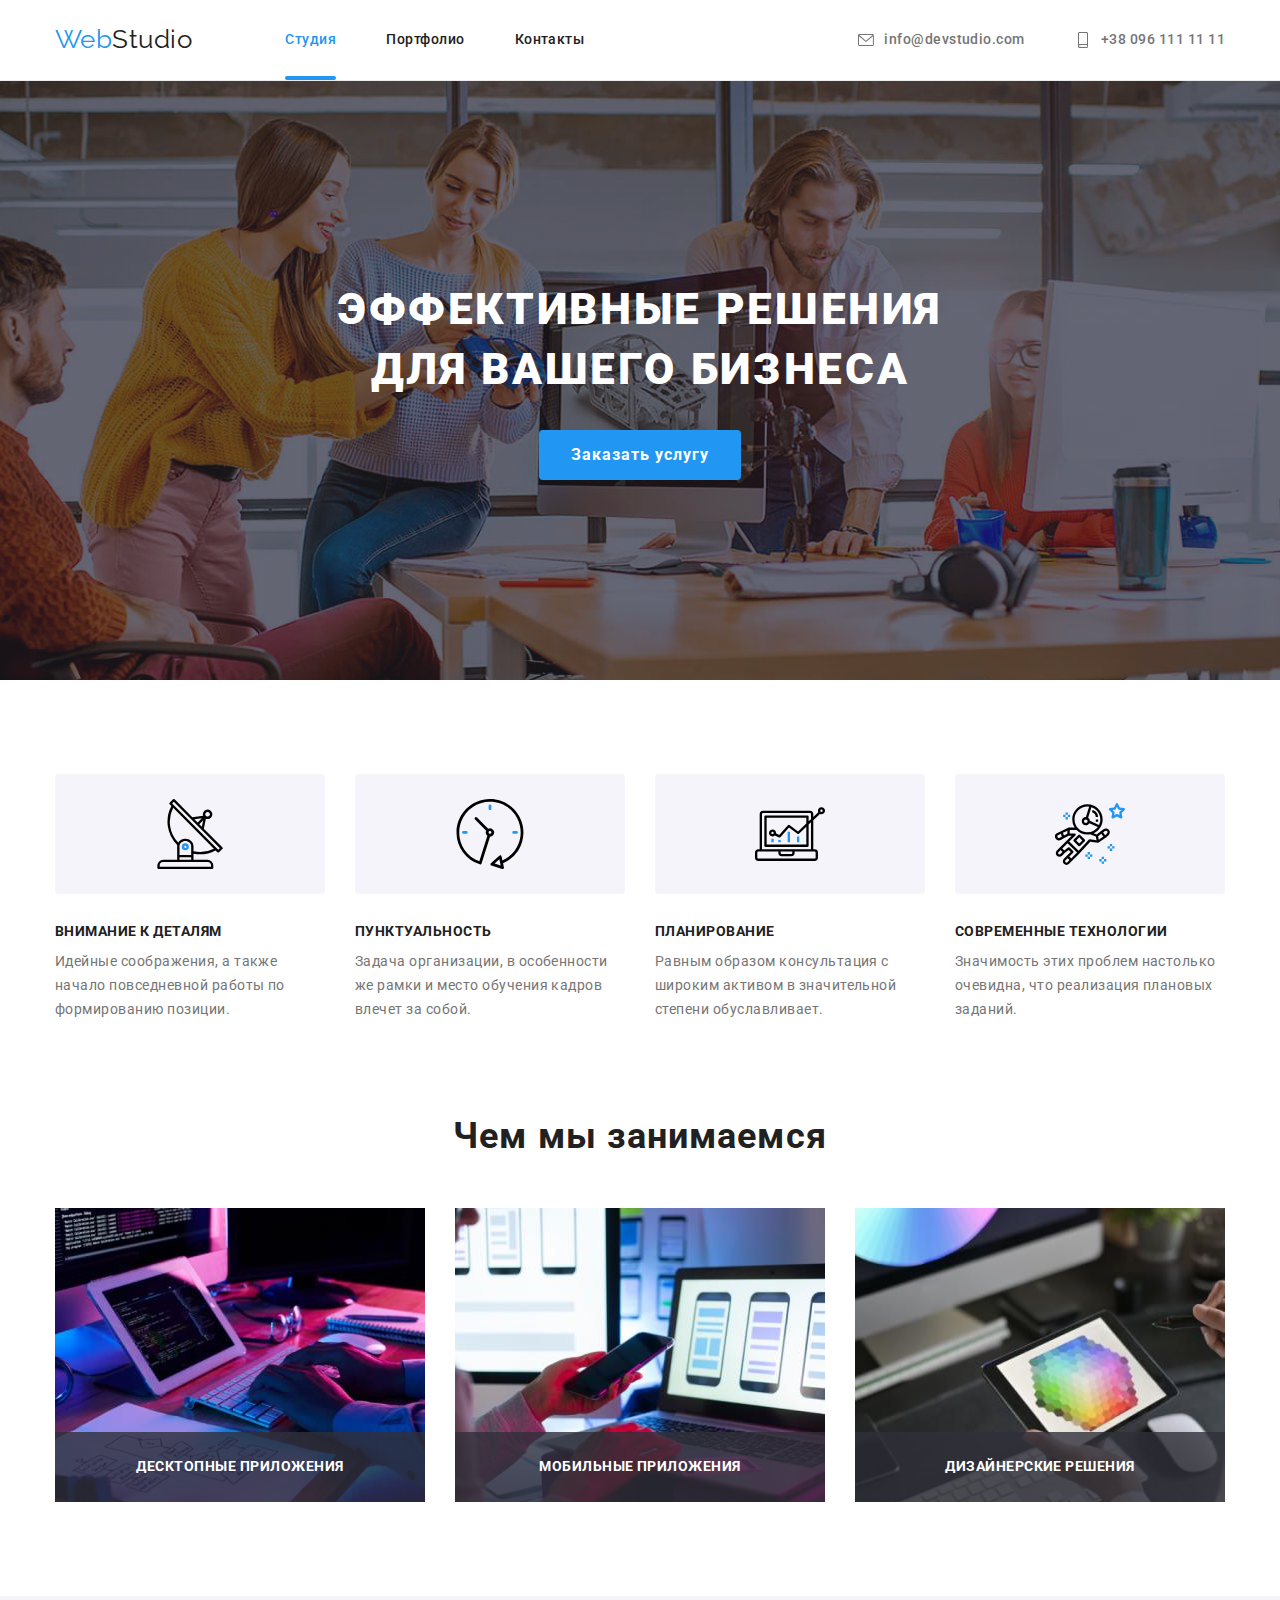
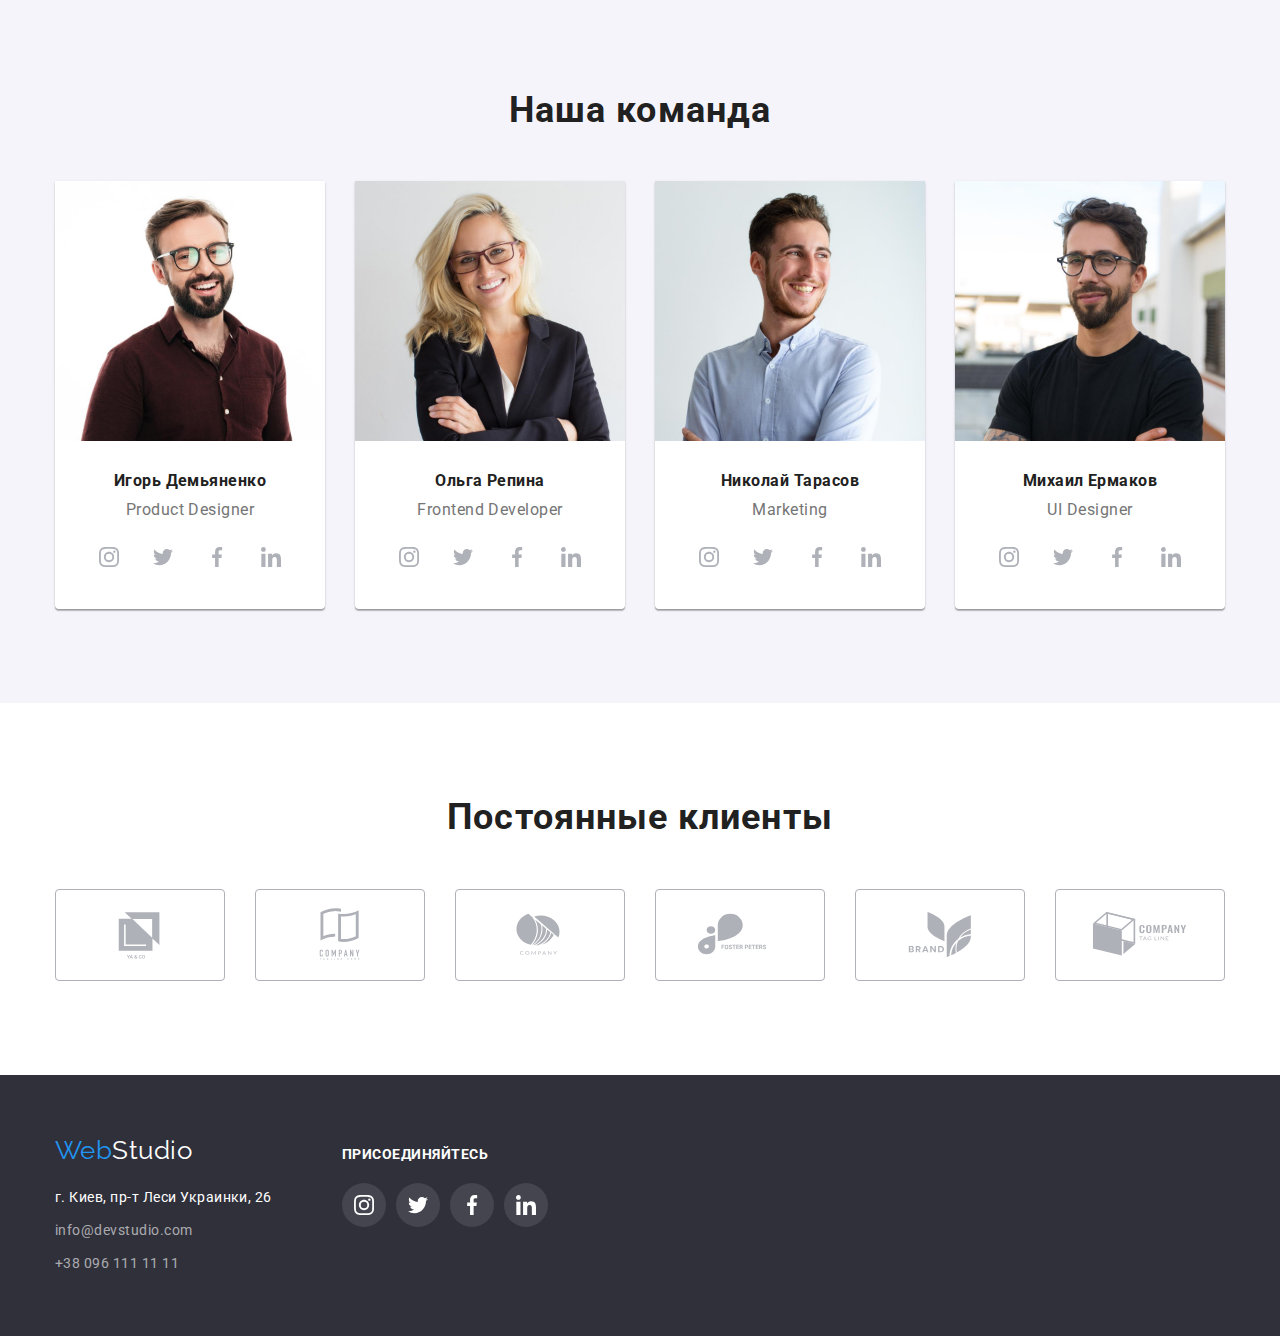
==== commit fe983c15: "Change fixed header" ====
--- a/index.html
+++ b/index.html
@@ -14,10 +14,10 @@
   <body>
 
     <!-- Header -->
-    <header class="header header-fixed">
+    <header class="header fixed">
       <div class="container main-nav">
         <nav class="nav-menu">
-          <a href="./index.html" class="logo" lang="en">Web<span class="logo-header">Studio</span></a>
+          <a href="./index.html" class="logo" lang="en"><span class="logo-accent">Web</span>Studio</a>
           <ul class="menu list">
             <li class="item"><a href="./index.html" class="link current">Студия</a></li>
             <li class="item"><a href="./portfolio.html" class="link">Портфолио</a></li>
@@ -45,7 +45,7 @@
     </header>
     
     <!-- Main content -->
-    <main>
+    <main class="main">
       
       <!-- Hero -->
       <section class="section hero">
@@ -56,7 +56,7 @@
           <!-- Modal Box -->
           <div class="backdrop is-hidden" data-modal>
             <div class="modal-box">
-              <button class="modal-btn" data-modal-close>
+              <button class="button modal-btn" data-modal-close>
                 <svg class="icon-close">
                   <use href="./images/icons.svg#close"></use>
                 </svg>
@@ -360,7 +360,7 @@
         <div class="footer-contact">
 
           <!-- Footer Logo -->
-          <a class="logo link" href="./index.html" lang="en">Web<span class="logo-footer">Studio</span></a>
+          <a class="logo link" href="./index.html" lang="en"><span class="logo-accent">Web</span>Studio</a>
           
           <!-- Address and contacts -->
           <address>
@@ -410,12 +410,5 @@
     </footer>
 
     <script src="./js/modal.js"></script>
-    <script>
-      const { height: pageHeaderHeight } = document
-        .querySelector(".header-fixed")
-        .getBoundingClientRect();
-
-      document.body.style.paddingTop = `${pageHeaderHeight}px`;
-    </script>
   </body>
 </html>--- a/css/style.css
+++ b/css/style.css
@@ -119,18 +119,15 @@
 }
 
 .button {
-  min-width: 200px;
   font-weight: 700;
   line-height: 1.87;
   letter-spacing: 0.06em;
 
   background-color: var(--accent-color);
-  color: var(--accent-text-and-bg-color);
-}
-
-.button:hover,
-.button:focus {
-  background-color: var(--hover-main-btn-color);
+
+  transition-property: color, background-color;
+  transition-duration: var(--duration);
+  transition-timing-function: var(--timing-function);
 }
 
 .social-icon {
@@ -145,7 +142,7 @@
   border-bottom: 1px solid #ececec;
 }
 
-.header-fixed {
+.fixed {
   position: fixed;
   top: 0;
   left: 0;
@@ -164,22 +161,19 @@
   line-height: 1.19;
   text-decoration: none;
 
-  color: var(--accent-color);
+  color: var(--main-text-color);
+
+  transition: color var(--duration) var(--timing-function);
 }
 
 .header .logo {
   padding: 24px 0;
 }
 
-.logo .logo-header {
-  color: var(--main-text-color);
-}
-
-.logo-header:hover,
-.logo-header:focus,
-.logo-footer:hover,
-.logo-footer:focus {
+.logo-accent {
   color: var(--accent-color);
+
+  transition: color var(--duration) var(--timing-function);
 }
 
 /* ---------- MENU ---------- */
@@ -211,6 +205,8 @@
   line-height: 1.14;
   text-decoration: none;
   color: var(--main-text-color);
+
+  transition: color var(--duration) var(--timing-function);
 }
 
 .header-contact {
@@ -232,6 +228,8 @@
   text-decoration: none;
 
   color: var(--secondary-text-color);
+
+  transition: color var(--duration) var(--timing-function);
 }
 
 .contact-icon {
@@ -241,6 +239,8 @@
   fill: currentColor;
 }
 
+.logo:hover,
+.logo:focus,
 .link.current,
 .nav-menu .link:hover,
 .nav-menu .link:focus,
@@ -263,6 +263,12 @@
   border-radius: 2px;
 }
 
+/* ---------- MAIN ---------- */
+
+.main {
+  margin-top: 80px;
+}
+
 /* ---------- FOOTER ---------- */
 
 .footer {
@@ -282,9 +288,6 @@
 .footer-contact .logo {
   display: block;
   margin-bottom: 20px;
-}
-
-.logo-footer {
   color: var(--accent-text-and-bg-color);
 }
 
@@ -298,13 +301,15 @@
   margin-bottom: 9px;
 }
 
-.address {
-  color: var(--accent-text-and-bg-color);
-  text-decoration: none;
-}
-
 .main-contact .link {
   color: var(--footer-text-color);
+  text-decoration: none;
+
+  transition: color var(--duration) var(--timing-function);
+}
+
+.address {
+  color: var(--accent-text-and-bg-color);
   text-decoration: none;
 }
 
@@ -324,6 +329,10 @@
   height: 44px;
   color: var(--main-icons-color);
   border-radius: 50%;
+
+  transition-property: color, background-color;
+  transition-duration: var(--duration);
+  transition-timing-function: var(--timing-function);
 }
 
 .footer-icons .social-item {
@@ -393,6 +402,12 @@
 
 .hero-btn {
   padding: 10px 32px;
+  color: var(--accent-text-and-bg-color);
+}
+
+.hero-btn:hover,
+.hero-btn:focus {
+  background-color: var(--hover-main-btn-color);
 }
 
 .hero-btn,
@@ -459,12 +474,13 @@
 }
 
 .about-item .item-title {
-  margin-bottom: 0;
-  padding: 27px;
   position: absolute;
   bottom: 0;
   right: 0;
-  text-align: center;
+  display: flex;
+  justify-content: center;
+  align-items: center;
+  margin-bottom: 0;
   width: 100%;
   height: 70px;
 
@@ -541,6 +557,10 @@
   color: var(--main-icons-color);
   border: 1px solid var(--main-icons-color);
   border-radius: 4px;
+
+  transition-property: color, border-color;
+  transition-duration: var(--duration);
+  transition-timing-function: var(--timing-function);
 }
 
 .client-icon {
@@ -555,7 +575,7 @@
   border-color: var(--accent-color);
 }
 
-/* ---------- FILTER ---------- */
+/* ---------- FILTER BUTTONS ---------- */
 
 .filter-list {
   display: flex;
@@ -577,6 +597,10 @@
   line-height: 1.62;
 
   background-color: var(--secondary-bg-color);
+
+  transition-property: color, background-color, box-shadow;
+  transition-duration: var(--duration);
+  transition-timing-function: var(--timing-function);
 }
 
 .filter-btn:hover,
@@ -584,7 +608,7 @@
 .filter-btn.current {
   background-color: var(--accent-color);
   color: var(--accent-text-and-bg-color);
-  filter: drop-shadow(0px 4px 4px rgba(0, 0, 0, 0.25));
+  box-shadow: drop-shadow(0px 4px 4px rgba(0, 0, 0, 0.25));
 }
 
 /* ---------- EXAMPLES ---------- */
@@ -598,17 +622,7 @@
 .portfolio-item {
   margin: 15px;
   flex-basis: calc((100% - 6 * 15px) / 3);
-  /* margin-bottom: 30px;
-  margin-right: 30px; */
-}
-
-/* .portfolio-item:nth-child(3n) {
-  margin-right: 0;
-}
-
-.portfolio-item:nth-last-of-type(-n + 3) {
-  margin-bottom: 0;
-} */
+}
 
 /* ---------- Alternative ---------- */
 /* .portfolio-item:not(:nth-child(3n)) {
@@ -624,6 +638,8 @@
   display: block;
   color: var(--main-text-color);
   text-decoration: none;
+
+  transition: box-shadow var(--duration) var(--timing-function);
 }
 
 .portfolio .link:hover,
@@ -646,22 +662,20 @@
   height: 100%;
 
   background: var(--overlay-card-color);
-  /* opacity: 0; */
-
-  transform: translateY(100%);
-  transition-property: transform;
-  transition-duration: var(--duration);
-  transition-timing-function: var(--timing-function);
+
+  transform: translateY(101%);
+  transition: transform var(--duration) var(--timing-function);
+
+  overflow-y: auto;
 }
 
 .portfolio .link:hover .overlay,
 .portfolio .link:focus .overlay {
   transform: translateY(0);
-  /* opacity: 1; */
 }
 
 .overlay-text {
-  padding: 63px 24px;
+  padding: 63px 24px 24px;
   text-align: left;
   font-size: 18px;
   line-height: 1.56;
@@ -697,19 +711,24 @@
   height: 100%;
 
   background: rgba(0, 0, 0, 0.2);
+
+  opacity: 1;
+  transition: opacity var(--duration) var(--timing-function);
 }
 
 .backdrop.is-hidden {
   opacity: 0;
   pointer-events: none;
+}
+
+.backdrop.is-hidden .modal-box {
+  transform: translate(-50%, -50%) scale(1.2);
 }
 
 .modal-box {
   position: relative;
   left: 50%;
   top: 50%;
-  transform: translate(-50%, -50%) scale(1);
-  opacity: 1;
 
   width: 528px;
   height: 581px;
@@ -719,6 +738,10 @@
   box-shadow: 0px 1px 3px rgba(0, 0, 0, 0.12), 0px 1px 1px rgba(0, 0, 0, 0.14),
     0px 2px 1px rgba(0, 0, 0, 0.2);
   border-radius: 4px;
+
+  transform: translate(-50%, -50%) scale(1);
+
+  transition: transform var(--duration) var(--timing-function);
 }
 
 .modal-btn {
